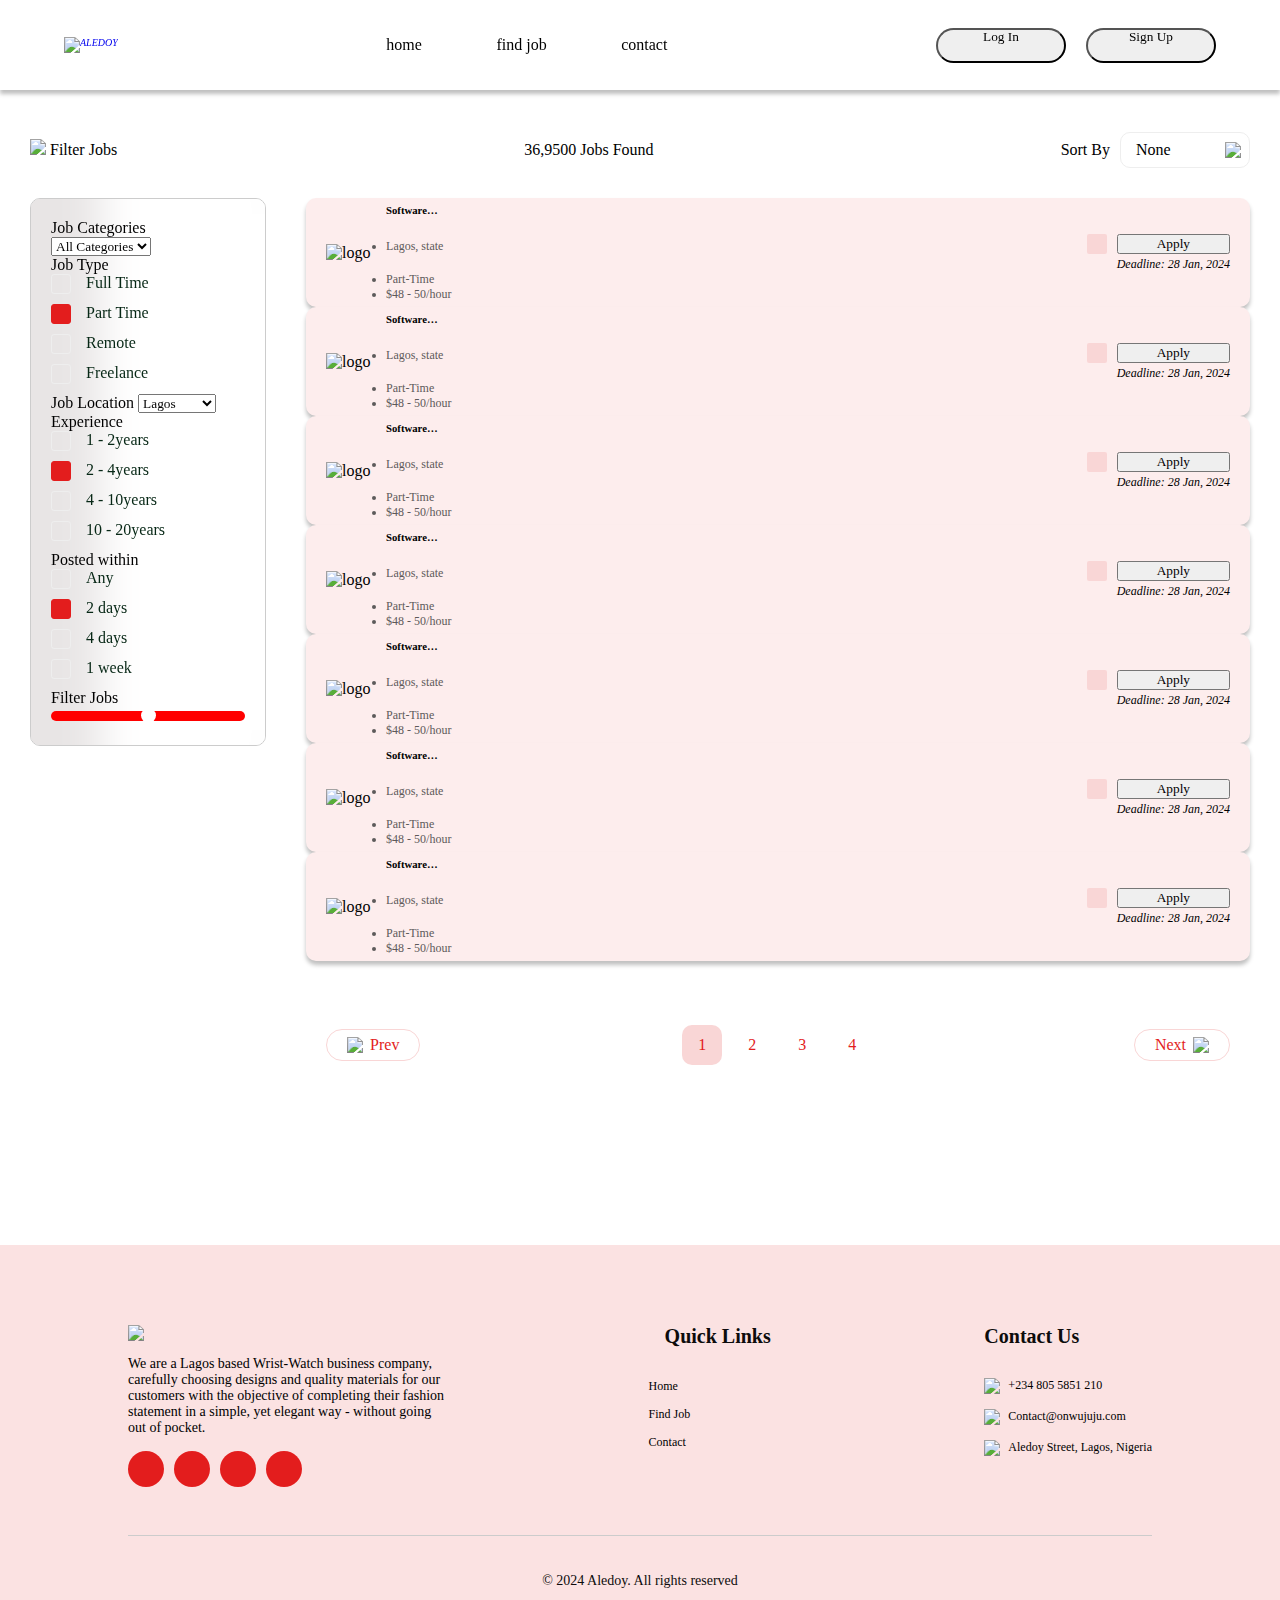
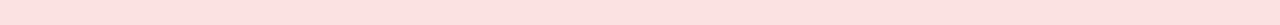
==== menu/job/job.html @ 5d6c4d36 "third commit" ====
<!DOCTYPE html>
<html lang="en">
<head>
    <meta charset="UTF-8">
    <meta http-equiv="X-UA-Compatible" content="IE=edge,chrome=1">
    <meta name="format-detection" content="telephone=no">
    <meta name="viewport" content="width=device-width, initial-scale=1, maximum-scale=1, user-scalable=no">
    <title>ALEDOY __ Home</title>
    <link rel="stylesheet" href="../../asset/libs/bootstrap/css/bootstrap.min.css">
    <link rel="stylesheet" href="../../asset/libs/font-awesome/fonts/css/all.min.css">
    <link rel="stylesheet" href="../../style.css" type="text/css">
    <link rel="stylesheet" href="../../menu/job/job.style.css" type="text/css">
    <link rel="stylesheet" href="../../asset/fonts/fonts.css">
    <link rel="shortcut icon" href="../../asset/images/logo/aledoy-title-logo.png" type="image/x-icon">
</head>
<body>
     
    <div id="main-wrapper">
        <div class="body-wrapper">
            <header id="page-header">
                <a href="../../index.html" class="logo-bar">
                    <img src="../../asset/images/logo/aledoy-logo.png" alt="ALEDOY">
                </a>
                <nav class="nav-bar">
                    <ul class="mb-0 mt-0 list-unstyled">
                        <li><a href="/" class="text-uppercase m-0">home</a></li>
                        <li><a href="/" class="text-uppercase m-0">find job</a></li>
                        <li><a href="/" class="text-uppercase m-0">contact</a></li>
                    </ul>
                </nav>
                <div class="nav-list-btn">
                    <button type="button" class="login-btn btn btn-border btn-md">
                        <div>
                            <span>Log In</span>
                            <span>Sign In</span>
                        </div>
                    </button>
                    <button type="button" class="signup-btn btn bg-red btn-md">
                        <div>
                            <span>Sign Up</span>
                            <span>Register</span>
                        </div>
                    </button>
                </div>
            </header>
            <div class="nav-list-btn-2">
                <div class="mask"></div>
               <div class="fixed-cover">
                <button type="button" class="login-btn btn btn-border btn-md">
                    <div>
                        <span>Log In</span>
                        <span>Sign In</span>
                    </div>
                </button>
                <button type="button" class="signup-btn btn bg-red btn-md">
                    <div>
                        <span>Sign Up</span>
                        <span>Register</span>
                    </div>
                </button>
               </div>
            </div>
            <div class="fixed-line"></div>

                <div class="job-main-wrapper">
                    <div class="job-main-container">
                        <div class="job-heading-wrapper">
                            <div class="filter-job">
                                <img src="../../asset/images/svg/filter.svg">
                                <span>Filter Jobs</span>
                            </div>
                            
                            <div class="job-amount">
                                <span>36,9500 Jobs Found</span>
                            </div>

                            <div class="sort-by">
                                <span>Sort By</span>
                                <div class="selection">
                                    <div class="select"><span id="selectedOption" class="active-select">None</span><img src="../../asset/images/svg/circle-chevron-down.svg"></div>
                                    <div class="sort-list">
                                        <li class="select-filter"  onclick="handleSelectChange(1)">Name</li>
                                        <li class="select-filter" onclick="handleSelectChange(2)" >Space</li>
                                        <li class="select-filter" onclick="handleSelectChange(3)" >Last Added</li>
                                    </div>
                                    <div class="blur"></div>
                                </div>
                            </div>
                        </div>

                        <div class="job-list-wraper">
                            <div class="job-category-wrapper">
                                <div class="blurl"></div>
                                <div class="job-category-container">
                                    <div class="filter">
                                        <li><img src="../../asset/images/svg/filter.svg"><h6>Filter Jobs</h6></li>
                                        <span id="toggle"><img src="../../asset/images/svg/chevron-light-down.svg" ></span>
                                    </div>
                                    <div class="job-cat-list">
                                        <div class="job-category">
                                            <span class="h5">Job Categories</span>
                                            <select name="" id="" class="form-select form-select-lg mb-3" aria-label=".form-select-lg">
                                              <option selected>All Categories</option>
                                              <option value="1">Full Time</option>
                                              <option value="2">Part Time</option>
                                              <option value="3">Remote</option>
                                          </select>
                                          <div class="job-type">
                                              <span class="h5">Job Type</span>
                                              <div class="_form">
                                                  <label class="c-check">Full Time
                                                      <input type="checkbox">
                                                      <span class="checkmark"><i class="fa-solid fa-check"></i></span>
                                                  </label>
                                                  <label class="c-check">Part Time
                                                      <input type="checkbox" checked>
                                                      <span class="checkmark"><i class="fa-solid fa-check"></i></span>
                                                  </label>
                                                  <label class="c-check">Remote
                                                      <input type="checkbox">
                                                      <span class="checkmark"><i class="fa-solid fa-check"></i></span>
                                                  </label>
                                                  <label class="c-check">Freelance
                                                      <input type="checkbox">
                                                      <span class="checkmark"><i class="fa-solid fa-check"></i></span>
                                                  </label>
                                              </div>
                                          </div>
                                          </div>
                                          <div class="job-category">
                                            <span class="h5">Job Location</span>
                                            <select name="" id="" class="form-select form-select-lg mb-3" aria-label=".form-select-lg">
                                              <option selected>Lagos</option>
                                              <option value="1">Abuja</option>
                                              <option value="2">Portacourt</option>
                                              <option value="3">Dubai</option>
                                          </select>
                                          <div class="job-type">
                                              <span class="h5">Experience</span>
                                             <div class="_form2">
                                              <label class="c-check">1 - 2years
                                                  <input type="radio" name="exampleRadioOptions" id="exampleRadio1" value="option1">
                                                  <span class="checkmark"><i class="fa-solid fa-check"></i></span>
                                              </label>
                                              <label class="c-check">2 - 4years
                                                  <input type="radio" checked name="exampleRadioOptions" id="exampleRadio2" value="option2">
                                                  <span class="checkmark"><i class="fa-solid fa-check"></i></span>
                                              </label>
                                              <label class="c-check">4 - 10years
                                                  <input type="radio" name="exampleRadioOptions" id="exampleRadio3" value="option3">
                                                  <span class="checkmark"><i class="fa-solid fa-check"></i></span>
                                              </label>
                                              <label class="c-check">10 - 20years
                                                  <input type="radio" name="exampleRadioOptions" id="exampleRadio4" value="option4">
                                                  <span class="checkmark"><i class="fa-solid fa-check"></i></span>
                                              </label>
                                             </div>
                                          </div>
                                          </div>
                                          <div class="job-category">
                                            <span class="h5">Posted within</span>
                                          <div class="job-type">
                                              <!-- <span class="h5">Experience</span> -->
                                              <div class="_form">
                                                 <label class="c-check">Any
                                                  <input type="radio" name="inlineRadioOptions" id="inlineRadio1" value="option1">
                                                  <span class="checkmark"><i class="fa-solid fa-check"></i></span>
                                              </label>
                                              <label class="c-check">2 days
                                                  <input type="radio" checked name="inlineRadioOptions" id="inlineRadio2" value="option2">
                                                  <span class="checkmark"><i class="fa-solid fa-check"></i></span>
                                              </label>
                                              <label class="c-check">4 days
                                                  <input type="radio" name="inlineRadioOptions" id="inlineRadio3" value="option3">
                                                  <span class="checkmark"><i class="fa-solid fa-check"></i></span>
                                              </label>
                                              <label class="c-check">1 week
                                                  <input type="radio" name="inlineRadioOptions" id="inlineRadio4" value="option4">
                                                  <span class="checkmark"><i class="fa-solid fa-check"></i></span>
                                              </label>
                                              </div>
                                          </div>
                                          </div>
                                          <div class="job-category">
                                            <span class="h5">Filter Jobs</span>
                                          <div class="job-type">
                                              <!-- <span class="h5">Experience</span> -->
                                              <div class="_form">
                                                 <label class="range">
                                                  <input type="range" min="0" max="100" id="myRange">
                                              </label>
                                              </div>
                                          </div>
                                          </div>
                                    </div>
                                </div>
                            </div>

                            <div class="job-list-container">
                                <div class="job-box-wrapper flex-c-column gp2">
                                    <div class="job-box">
                                        <div class="job-box-main">
                                            <div class="job-box-logo flex-start">
                                                <img src="../../asset/images/logo-banners/GTbank.png" alt="logo">
                                            </div>
                                                <div class="job-box-content flex-sh-column">
                                                    <h6 class="fs1-5 job-name">Software Engineer</h6>
                                                    <p class="job-view" id="job-view"></p>
                                                    <div class="content-detail flex-start">
                                                        <span class="flex-start-gs">
                                                            <img src="../../asset/images/svg/grey-location.svg" alt="">
                                                            <li class="list-unstyled">Lagos, state</li>
                                                        </span>
                                                        <span class="flex-start-gs">
                                                            <img src="../../asset/images/svg/grey-clock.svg" alt="">
                                                            <li class="list-unstyled">Part-Time</li>
                                                        </span>
                                                        <span class="flex-start-gs">
                                                            <li class="list-unstyled">$48 - 50/hour</li>
                                                        </span>
                                                    </div>
                                                </div>
                                            </div>
                                            <div class="job-box-btn-layout ">
                                                <span id="heart"><img src="../../asset/images/svg/heart-vector.svg" alt=""></span>
                                                <div class="job-apply-btn flex-sv-column">
                                                    <button class="btn bg-red">Apply</button>
                                                    <span>Deadline: 28 Jan, 2024</span>
                                                </div>
                                            </div>
                                        </div>
                                    <div class="job-box">
                                        <div class="job-box-main">
                                            <div class="job-box-logo flex-start">
                                                <img src="../../asset/images/logo-banners/GTbank.png" alt="logo">
                                            </div>
                                                <div class="job-box-content flex-sh-column">
                                                    <h6 class="fs1-5 job-name">Software Engineer</h6>
                                                    <p class="job-view" id="job-view"></p>
                                                    <div class="content-detail flex-start">
                                                        <span class="flex-start-gs">
                                                            <img src="../../asset/images/svg/grey-location.svg" alt="">
                                                            <li class="list-unstyled">Lagos, state</li>
                                                        </span>
                                                        <span class="flex-start-gs">
                                                            <img src="../../asset/images/svg/grey-clock.svg" alt="">
                                                            <li class="list-unstyled">Part-Time</li>
                                                        </span>
                                                        <span class="flex-start-gs">
                                                            <li class="list-unstyled">$48 - 50/hour</li>
                                                        </span>
                                                    </div>
                                                </div>
                                            </div>
                                            <div class="job-box-btn-layout ">
                                                <span id="heart"><img src="../../asset/images/svg/heart-vector.svg" alt=""></span>
                                                <div class="job-apply-btn flex-sv-column">
                                                    <button class="btn bg-red">Apply</button>
                                                    <span>Deadline: 28 Jan, 2024</span>
                                                </div>
                                            </div>
                                        </div>
                                    <div class="job-box">
                                        <div class="job-box-main">
                                            <div class="job-box-logo flex-start">
                                                <img src="../../asset/images/logo-banners/GTbank.png" alt="logo">
                                            </div>
                                                <div class="job-box-content flex-sh-column">
                                                    <h6 class="fs1-5 job-name">Software Engineer</h6>
                                                    <p class="job-view" id="job-view"></p>
                                                    <div class="content-detail flex-start">
                                                        <span class="flex-start-gs">
                                                            <img src="../../asset/images/svg/grey-location.svg" alt="">
                                                            <li class="list-unstyled">Lagos, state</li>
                                                        </span>
                                                        <span class="flex-start-gs">
                                                            <img src="../../asset/images/svg/grey-clock.svg" alt="">
                                                            <li class="list-unstyled">Part-Time</li>
                                                        </span>
                                                        <span class="flex-start-gs">
                                                            <li class="list-unstyled">$48 - 50/hour</li>
                                                        </span>
                                                    </div>
                                                </div>
                                            </div>
                                            <div class="job-box-btn-layout ">
                                                <span id="heart"><img src="../../asset/images/svg/heart-vector.svg" alt=""></span>
                                                <div class="job-apply-btn flex-sv-column">
                                                    <button class="btn bg-red">Apply</button>
                                                    <span>Deadline: 28 Jan, 2024</span>
                                                </div>
                                            </div>
                                        </div>
                                    <div class="job-box">
                                        <div class="job-box-main">
                                            <div class="job-box-logo flex-start">
                                                <img src="../../asset/images/logo-banners/GTbank.png" alt="logo">
                                            </div>
                                                <div class="job-box-content flex-sh-column">
                                                    <h6 class="fs1-5 job-name">Software Engineer</h6>
                                                    <p class="job-view" id="job-view"></p>
                                                    <div class="content-detail flex-start">
                                                        <span class="flex-start-gs">
                                                            <img src="../../asset/images/svg/grey-location.svg" alt="">
                                                            <li class="list-unstyled">Lagos, state</li>
                                                        </span>
                                                        <span class="flex-start-gs">
                                                            <img src="../../asset/images/svg/grey-clock.svg" alt="">
                                                            <li class="list-unstyled">Part-Time</li>
                                                        </span>
                                                        <span class="flex-start-gs">
                                                            <li class="list-unstyled">$48 - 50/hour</li>
                                                        </span>
                                                    </div>
                                                </div>
                                            </div>
                                            <div class="job-box-btn-layout ">
                                                <span id="heart"><img src="../../asset/images/svg/heart-vector.svg" alt=""></span>
                                                <div class="job-apply-btn flex-sv-column">
                                                    <button class="btn bg-red">Apply</button>
                                                    <span>Deadline: 28 Jan, 2024</span>
                                                </div>
                                            </div>
                                        </div>
                                    <div class="job-box">
                                        <div class="job-box-main">
                                            <div class="job-box-logo flex-start">
                                                <img src="../../asset/images/logo-banners/GTbank.png" alt="logo">
                                            </div>
                                                <div class="job-box-content flex-sh-column">
                                                    <h6 class="fs1-5 job-name">Software Engineer</h6>
                                                    <p class="job-view" id="job-view"></p>
                                                    <div class="content-detail flex-start">
                                                        <span class="flex-start-gs">
                                                            <img src="../../asset/images/svg/grey-location.svg" alt="">
                                                            <li class="list-unstyled">Lagos, state</li>
                                                        </span>
                                                        <span class="flex-start-gs">
                                                            <img src="../../asset/images/svg/grey-clock.svg" alt="">
                                                            <li class="list-unstyled">Part-Time</li>
                                                        </span>
                                                        <span class="flex-start-gs">
                                                            <li class="list-unstyled">$48 - 50/hour</li>
                                                        </span>
                                                    </div>
                                                </div>
                                            </div>
                                            <div class="job-box-btn-layout ">
                                                <span id="heart"><img src="../../asset/images/svg/heart-vector.svg" alt=""></span>
                                                <div class="job-apply-btn flex-sv-column">
                                                    <button class="btn bg-red">Apply</button>
                                                    <span>Deadline: 28 Jan, 2024</span>
                                                </div>
                                            </div>
                                        </div>
                                    <div class="job-box">
                                        <div class="job-box-main">
                                            <div class="job-box-logo flex-start">
                                                <img src="../../asset/images/logo-banners/GTbank.png" alt="logo">
                                            </div>
                                                <div class="job-box-content flex-sh-column">
                                                    <h6 class="fs1-5 job-name">Software Engineer</h6>
                                                    <p class="job-view" id="job-view"></p>
                                                    <div class="content-detail flex-start">
                                                        <span class="flex-start-gs">
                                                            <img src="../../asset/images/svg/grey-location.svg" alt="">
                                                            <li class="list-unstyled">Lagos, state</li>
                                                        </span>
                                                        <span class="flex-start-gs">
                                                            <img src="../../asset/images/svg/grey-clock.svg" alt="">
                                                            <li class="list-unstyled">Part-Time</li>
                                                        </span>
                                                        <span class="flex-start-gs">
                                                            <li class="list-unstyled">$48 - 50/hour</li>
                                                        </span>
                                                    </div>
                                                </div>
                                            </div>
                                            <div class="job-box-btn-layout ">
                                                <span id="heart"><img src="../../asset/images/svg/heart-vector.svg" alt=""></span>
                                                <div class="job-apply-btn flex-sv-column">
                                                    <button class="btn bg-red">Apply</button>
                                                    <span>Deadline: 28 Jan, 2024</span>
                                                </div>
                                            </div>
                                        </div>
                                    <div class="job-box">
                                        <div class="job-box-main">
                                            <div class="job-box-logo flex-start">
                                                <img src="../../asset/images/logo-banners/GTbank.png" alt="logo">
                                            </div>
                                                <div class="job-box-content flex-sh-column">
                                                    <h6 class="fs1-5 job-name">Software Engineer</h6>
                                                    <p class="job-view" id="job-view"></p>
                                                    <div class="content-detail flex-start">
                                                        <span class="flex-start-gs">
                                                            <img src="../../asset/images/svg/grey-location.svg" alt="">
                                                            <li class="list-unstyled">Lagos, state</li>
                                                        </span>
                                                        <span class="flex-start-gs">
                                                            <img src="../../asset/images/svg/grey-clock.svg" alt="">
                                                            <li class="list-unstyled">Part-Time</li>
                                                        </span>
                                                        <span class="flex-start-gs">
                                                            <li class="list-unstyled">$48 - 50/hour</li>
                                                        </span>
                                                    </div>
                                                </div>
                                            </div>
                                            <div class="job-box-btn-layout ">
                                                <span id="heart"><img src="../../asset/images/svg/heart-vector.svg" alt=""></span>
                                                <div class="job-apply-btn flex-sv-column">
                                                    <button class="btn bg-red">Apply</button>
                                                    <span>Deadline: 28 Jan, 2024</span>
                                                </div>
                                            </div>
                                        </div>
                                    </div>
                                    <div class="pagination">
                                        <span class="left"><img src="../../asset/images/svg/Chevron left.svg">&nbsp;Prev</span>
                                        <div class="pagination-list">
                                            <li class="page active">1</li>
                                            <li class="page ">2</li>
                                            <li class="page">3</li>
                                            <li class="page">4</li>
                                        </div>
                                        <span class="right">Next&nbsp;<img src="../../asset/images/svg/Chevron Right.svg"></span>
                                    </div>
                            </div>
                        </div>
                    </div>
                </div>

               <!-- footer -->
               <footer>
                <div class="first-footer">
                    <div class="footer-wrapper">
                        <div class="footer-logo-space">
                            <img src="../../asset/images/logo/aledoy-logo.png">
                            <p>We are a Lagos based Wrist-Watch business company, carefully choosing designs and quality materials for our customers with the objective of completing their fashion statement in a simple, yet elegant way - without going out of pocket.</p>
                              <span>
                        <a href="/"><img src="../../asset/images/svg/instagram.svg" alt=""></a>
                        <a href="/"><img src="../../asset/images/svg/fb.svg" alt=""></a>
                        <a href="/"><img src="../../asset/images/svg/simple-icons_x.svg" alt=""></a>
                        <a href="/"><img src="../../asset/images/svg/linkedin.svg" alt=""></a>
                    </span>
                        </div>
                        <div class="quick-link">
                            <span >Quick Links</span>
                            <ul>
                                <li><a href="../../index.html">Home</a></li>
                                <li><a href="../../menu/job/job.html">Find Job</a></li>
                                <li><a href="../../menu/contact/contact.html">Contact</a></li>
                            </ul>
                        </div>
                        <div class="contact-us">
                            <span>Contact Us</span>
                            <div class="contact-link">
                                <a href="tel:+234 805 5851 210"><img src="../../asset/images/svg/call.svg"><p>+234 805 5851 210</p></a>
                            <a href="mailto:Contact@onwujuju.com"><img src="../../asset/images/svg/email.svg"><p>Contact@onwujuju.com</p></a>
                            <a href="address: Aledoy Street,
                            Lagos, Nigeria"><img src="../../asset/images/svg/location_on.svg"><p>Aledoy Street,
                                Lagos, Nigeria</p></a>
                            </div>
                        </div>
                    </div>
                </div>
    
               <div class="center-foot">
                 <!-- last footer -->
                 <div class="footer">
                    <h3>© 2024 Aledoy. All rights reserved</h3>
                </div>
               </div>
          </footer>

<script src="../../asset/js/script.js" defer id="styling-script"></script>
<script src="../../menu/job/job.script.js" defer id="job-script"></script>
<script src="../../asset/libs/bootstrap/js/bootstrap.min.js " defer></script>
<script src="../../asset/libs/bootstrap/js/bootstrap.bundle.js " defer></script>
</body>
</html>
---- style.css ----
@charset "UTF-8";
* {
  padding: 0;
  margin: 0;
  box-sizing: border-box;
  font-family: SF Pro Display;
  transition: all 0.3s;
}

body {
  -webkit-user-select: auto;
  -moz-user-select: auto;
  user-select: auto;
  transition: all 0.3s;
  background: #FFF;
}

html {
  scroll-behavior: smooth;
  transition: all 0.3s;
}

button {
  display: flex;
  justify-content: center;
  align-items: center;
}

button.isClicked {
  animation: popOut 0.6s ease forwards;
}

@keyframes popOut {
  0% {
    transform: scale(0.8);
    opacity: 0.933233;
  }
  50% {
    transform: scale(1.06);
    opacity: 0.9677;
  }
  100% {
    transform: scale(1);
    opacity: 1;
  }
}
a {
  text-decoration: none;
  font-style: italic;
  font-size: 10px;
}

.a-link {
  animation: blink 1.8s linear infinite;
}

@keyframes blink {
  0% {
    opacity: 0.4;
  }
  50% {
    opacity: 1;
  }
  100% {
    opacity: 0.4;
  }
}
h1::selection, h2::selection, h3::selection, h4::selection,
h5::selection, h6::selection, p::selection,
span::selection, b::selection, strong::selection,
button::selection, i::selection, div::selection,
a::selection, img::selection, ::selection {
  background: #2f3031;
  color: aliceblue;
  padding: 20px;
}

@font-face {
  font-family: "SF Pro Display";
  font-style: normal;
  src: local("☺"), url("./asset/fonts/sf-Pro-regular/sf-pro-display_regular.woff2") format("woff2"), url("./asset/fonts/sf-Pro-regular/sf-pro-display_regular.woff2") format("woff"), url("./asset/fonts/sf-Pro-regular/sf-pro-display_regular.woff2") format("truetype");
}
@font-face {
  font-family: "SF Pro Display B";
  font-style: normal;
  src: local("☺"), url("./asset/fonts/sf-Pro-regular/sf-pro-display_semibold.woff2") format("woff2"), url("./asset/fonts/sf-Pro-regular/sf-pro-display_semibold.woff2") format("woff"), url("./asset/fonts/sf-Pro-regular/sf-pro-display_semibold.woff2") format("truetype");
}
@font-face {
  font-family: "SF Pro Display SB";
  font-style: normal;
  src: local("☺"), url("./asset/fonts/sf-Pro-semibold/sf-pro-icons_semibold.woff2") format("woff2"), url("./asset/fonts/sf-Pro-semibold/sf-pro-icons_semibold.woff2") format("woff"), url("./asset/fonts/sf-Pro-semibold/sf-pro-icons_semibold.woff2") format("truetype");
}
@font-face {
  font-family: "SF Pro Display Text";
  font-style: normal;
  src: local("☺"), url("./asset/fonts/sf-Pro-text/sf-pro-text_regular.woff2") format("woff2"), url("./asset/fonts/sf-Pro-text/sf-pro-text_regular.woff2") format("woff"), url("./asset/fonts/sf-Pro-text/sf-pro-text_regular.woff2") format("truetype");
}
@font-face {
  font-family: "SF Pro Display Text B";
  font-style: normal;
  src: local("☺"), url("./asset/fonts/sf-Pro-text/sf-pro-text_semibold.woff2") format("woff2"), url("./asset/fonts/sf-Pro-text/sf-pro-text_semibold.woff2") format("woff"), url("./asset/fonts/sf-Pro-text/sf-pro-text_semibold.woff2") format("truetype");
}
#main-wrapper {
  width: 100%;
  display: block;
}

.body-wrapper {
  width: 100%;
  display: flex;
  flex-direction: column;
  justify-content: flex-start;
  align-items: center;
}

#page-header {
  position: fixed;
  display: flex;
  width: 100%;
  height: 90px;
  padding: 10px 5%;
  justify-content: space-between;
  align-items: center;
  gap: 20px;
  flex-shrink: 0;
  background: #FFF;
  z-index: 99;
  box-shadow: 0px 4px 4px 0px rgba(0, 0, 0, 0.25);
}
#page-header .nav-bar {
  width: 30%;
}
#page-header .nav-bar ul {
  display: flex;
  width: 100%;
  gap: 10px;
  justify-content: space-around;
  align-items: center;
}
#page-header .nav-bar ul li {
  list-style: none;
}
#page-header .nav-bar ul li a {
  font-style: normal;
  font-size: 16px;
  font-family: SF Pro Display B;
  color: #000;
}
#page-header .nav-bar ul li a:hover {
  color: #E31D1D;
}
@media (width < 897px) {
  #page-header .nav-bar {
    width: 60%;
  }
  #page-header .nav-bar ul li a {
    font-size: 14px;
  }
}
@media (width < 397px) {
  #page-header .nav-bar {
    width: 60%;
  }
  #page-header .nav-bar ul li a {
    font-size: 10px;
  }
}
#page-header .nav-list-btn {
  display: flex;
  gap: 20px;
  align-items: center;
  justify-content: baseline;
}
#page-header .nav-list-btn button {
  width: 130px;
  height: 35px;
  overflow: hidden;
  border-radius: 100vw;
}
#page-header .nav-list-btn button div {
  display: flex;
  flex-direction: column;
  align-items: center;
  justify-content: center;
}
#page-header .nav-list-btn button div span {
  display: flex;
  justify-content: center;
  align-items: center;
}
#page-header .nav-list-btn button div span:nth-child(2) {
  opacity: 0;
}
#page-header .nav-list-btn button:nth-child(1):hover {
  border: 1px solid #E31D1D;
  color: #E31D1D;
  border-radius: 100vw;
}
#page-header .nav-list-btn button:nth-child(1):hover div {
  transform: translateY(-24px);
}
#page-header .nav-list-btn button:nth-child(1):hover div span:nth-child(1) {
  opacity: 0;
}
#page-header .nav-list-btn button:nth-child(1):hover div span:nth-child(2) {
  opacity: 1;
}
#page-header .nav-list-btn button:nth-child(2):hover {
  border: 1px solid #E31D1D;
  color: #FFF;
  background-color: #E31D1D;
  border-radius: 100vw;
}
#page-header .nav-list-btn button:nth-child(2):hover div {
  transform: translateY(-24px);
}
#page-header .nav-list-btn button:nth-child(2):hover div span:nth-child(1) {
  opacity: 0;
}
#page-header .nav-list-btn button:nth-child(2):hover div span:nth-child(2) {
  opacity: 1;
}
@media (width < 897px) {
  #page-header .nav-list-btn {
    display: none;
  }
}

.nav-list-btn-2 {
  display: none;
}

@media (width < 897px) {
  .nav-list-btn-2 {
    position: fixed;
    bottom: 0;
    left: 0;
    width: 100%;
    height: 80px;
    display: flex;
    align-items: center;
    justify-content: end;
    padding: 0 5%;
    opacity: 0.2;
    z-index: 10;
    transform: translateY(70px);
    animation: popIn 0.9s ease forwards;
  }
  .nav-list-btn-2 .fixed-cover {
    display: flex;
    gap: 20px;
    align-items: center;
    justify-content: baseline;
  }
  .nav-list-btn-2 button {
    width: 130px;
    height: 35px;
    overflow: hidden;
    border-radius: 100vw;
  }
  .nav-list-btn-2 button div {
    display: flex;
    flex-direction: column;
    align-items: center;
    justify-content: center;
  }
  .nav-list-btn-2 button div span {
    display: flex;
    justify-content: center;
    align-items: center;
  }
  .nav-list-btn-2 button div span:nth-child(2) {
    opacity: 0;
  }
  .nav-list-btn-2 button:nth-child(1):hover {
    border: 1px solid #E31D1D;
    color: #E31D1D;
    border-radius: 100vw;
  }
  .nav-list-btn-2 button:nth-child(1):hover div {
    transform: translateY(-24px);
  }
  .nav-list-btn-2 button:nth-child(1):hover div span:nth-child(1) {
    opacity: 0;
  }
  .nav-list-btn-2 button:nth-child(1):hover div span:nth-child(2) {
    opacity: 1;
  }
  .nav-list-btn-2 button:nth-child(2):hover {
    border: 1px solid #E31D1D;
    color: #FFF;
    background-color: #E31D1D;
    border-radius: 100vw;
  }
  .nav-list-btn-2 button:nth-child(2):hover div {
    transform: translateY(-24px);
  }
  .nav-list-btn-2 button:nth-child(2):hover div span:nth-child(1) {
    opacity: 0;
  }
  .nav-list-btn-2 button:nth-child(2):hover div span:nth-child(2) {
    opacity: 1;
  }
  .mask {
    position: absolute;
    top: 0;
    left: 0;
    bottom: 0;
    width: 100%;
    z-index: -1;
    -webkit-mask: linear-gradient(transparent, white 60%, white 100%, transparent);
    background: #fff;
    mask: linear-gradient(transparent, white 60%, white 100%, transparent);
  }
  @keyframes popIn {
    0% {
      opacity: 0.2;
      transform: translateY(70px);
    }
    100% {
      opacity: 1;
      transform: translateY(0);
    }
  }
}
.fixed-line {
  position: fixed;
  top: 0;
  z-index: 1000;
  width: 100%;
  height: 3px;
  background-image: conic-gradient(red, #ff2888, #e31d1d);
  scale: 0 1;
  transform-origin: left;
  animation: viewThrough linear;
  animation-timeline: scroll(y);
}

@keyframes viewThrough {
  to {
    scale: 1 1;
  }
}
.main-container {
  width: 100%;
  padding-top: 90px;
  overflow: clip;
}

.main-wrapper {
  width: inherit;
  height: 572px;
  transition: all 0.4s;
  background: linear-gradient(10deg, rgba(0, 0, 0, 0.4) 10%, rgba(0, 0, 0, 0.7) 100%), url(./asset/images/backgrounds/home-banner.png) center no-repeat;
  background-size: cover;
  scale: 1;
  opacity: 1;
  animation: fadeOut linear;
  animation-timeline: view(y);
  animation-range: exit -500px;
}
.main-wrapper .main-content {
  width: 100%;
  height: 100%;
  display: flex;
  scale: 1;
  align-items: center;
  justify-content: center;
  gap: 10px;
}
.main-wrapper .main-content .listed-details {
  display: flex;
  flex-direction: column;
  gap: 10px;
  align-items: center;
  padding: 3.5rem;
}
.main-wrapper .main-content .listed-details h6 {
  color: #FFF;
  text-shadow: 0px 4px 4px rgba(0, 0, 0, 0.25);
  font-family: SF Pro Display;
  font-size: 20px;
  font-style: normal;
  font-weight: 600;
  line-height: normal;
}
.main-wrapper .main-content .listed-details h1 {
  color: #FFF;
  text-align: center;
  text-shadow: 0px 4px 4px rgba(0, 0, 0, 0.25);
  font-family: SF Pro Display B;
  font-size: 50px;
  font-style: normal;
  font-weight: 1000;
  line-height: normal;
  scale: 1 1;
}
.main-wrapper .main-content .listed-details h1 span {
  animation-delay: 1.3s;
}
.main-wrapper .main-content .listed-details span {
  color: rgba(247, 243, 243, 0.15);
  background-clip: text;
  background-repeat: no-repeat;
  background-size: 0% 100%;
  text-overflow: clip;
  background-image: linear-gradient(white, rgb(239, 227, 227));
  animation-delay: 0.3s;
  animation: reveal 1s linear forwards;
}
@keyframes reveal {
  to {
    background-size: 100% 100%;
  }
}
.main-wrapper .main-content .listed-details form {
  margin-top: 16px;
  display: flex;
  flex-wrap: wrap;
  align-items: center;
  justify-content: center;
  gap: 20px;
}
.main-wrapper .main-content .listed-details form div {
  position: relative;
  width: 330px;
  border-radius: 10px;
  border: 1px solid #FFF;
  display: flex;
  overflow: hidden;
  align-items: center;
  justify-content: start;
}
.main-wrapper .main-content .listed-details form div input {
  width: 100%;
  border: 0;
  outline: 0;
  font-size: 15px;
  color: #FFF;
  padding: 8px 50px 8px 20px;
  background-color: transparent;
}
.main-wrapper .main-content .listed-details form div input::placeholder {
  font-size: 13px;
}
.main-wrapper .main-content .listed-details form div img {
  position: absolute;
  top: 25%;
  right: 15px;
}
.main-wrapper .main-content .listed-details form button {
  color: #E31D1D;
  border: 0;
  font-size: 13px;
}
.main-wrapper .main-content .listed-details span::selection, .main-wrapper .main-content .listed-details h1::selection {
  background: #FFF;
  color: #000;
  padding: 20px;
}

@keyframes fadeOut {
  to {
    background: linear-gradient(10deg, rgb(0, 0, 0) 10%, rgba(0, 0, 0, 0.7) 100%), url(./asset/images/banner/signup-banner.png) center no-repeat;
    background-size: cover;
    scale: 1.3;
    transition: all 0.4s;
  }
}
.category-container {
  width: 100%;
  margin-top: 100px;
  display: flex;
  flex-direction: column;
  align-items: center;
  justify-content: flex-start;
  text-align: center;
}
.category-container .category-wrapper {
  margin-bottom: 40px;
  padding-inline: 20px;
}
.category-container .category-content {
  width: 80%;
  display: grid;
  gap: 40px;
  grid-template-columns: auto auto auto auto;
  -webkit-mask: linear-gradient(90deg, transparent, white 20%, white 80%, transparent);
  background: #fff;
  mask: linear-gradient(90deg, transparent, white 20%, white 80%, transparent);
}
.category-container .category-content .content-layout {
  display: flex;
  flex-direction: column;
  gap: 10px;
  align-items: center;
}
.category-container .category-content .content-layout .svg {
  border-radius: 10px;
  border: 1px solid #E9E7E7;
  display: flex;
  justify-content: center;
  align-items: center;
  padding: 20px;
  aspect-ratio: 16/9;
}
.category-container .category-content .content-layout .svg img {
  width: 60px;
}
@media (width < 1005px) {
  .category-container .category-content {
    display: flex;
    width: 100%;
    flex-wrap: wrap;
    justify-content: center;
    align-items: baseline;
    padding: 10px;
    gap: 10px;
  }
  .category-container .category-content .content-layout {
    width: 120px;
  }
  .category-container .category-content .content-layout .svg {
    padding: 10px;
  }
  .category-container .category-content .content-layout .svg img {
    width: 40px;
  }
  .category-container .category-content .content-layout span {
    font-size: 13px;
  }
  .category-container .category-content .content-layout p {
    font-size: 10px;
  }
}

.job-box-wrapper {
  width: 100%;
  margin-bottom: 4rem;
}

.job-box {
  display: flex;
  width: 80%;
  align-items: center;
  justify-content: space-between;
  gap: 10px;
  border-radius: 10px;
  background: #FDEDED;
  box-shadow: 0px 4px 4px 0px rgba(0, 0, 0, 0.25);
  height: 109px;
  padding: 20px;
}
.job-box .job-box-main {
  width: 70%;
  display: flex;
  justify-self: flex-start;
  gap: 10px;
  align-items: center;
  justify-content: start;
}
.job-box .job-box-main .job-box-logo img {
  width: 100%;
  min-width: 50px;
  pointer-events: none;
}
.job-box .job-box-main .job-box-content {
  position: relative;
  flex-direction: column;
  display: flex;
  gap: 5px;
}
.job-box .job-box-main .job-box-content .job-name {
  width: 90%;
  overflow: hidden;
  display: -webkit-box;
  font-weight: 600;
  line-clamp: 1;
  -webkit-line-clamp: 1;
  -webkit-box-orient: vertical;
  text-align: start;
  cursor: pointer;
}
.job-box .job-box-main .job-box-content .job-view {
  opacity: 0;
  position: absolute;
  top: -8px;
  transition: all 0.5s;
  display: inline-block;
  border-radius: 10px;
  background: rgb(245, 238, 238);
  padding: 5px 8px;
  font-size: 12px;
  text-align: center;
  white-space: nowrap;
  z-index: 1;
  text-overflow: ellipsis;
  box-shadow: 0px 0px 4px rgba(0, 0, 0, 0.15);
}
.job-box .job-box-main .job-box-content .job-view.active {
  opacity: 1;
  transition: all 0.5s;
}
@media screen and (max-width: 642px) {
  .job-box .job-box-main .job-box-content .job-view {
    max-width: 150%;
    display: block;
    white-space: normal;
  }
}
.job-box .job-box-main .job-box-content span {
  white-space: nowrap;
  font-size: 12px;
}
.job-box .job-box-main .job-box-content span img {
  width: 10px;
}
.job-box .job-box-main .job-box-content span li {
  color: #5D5A5A;
}
@media screen and (max-width: 428px) {
  .job-box .job-box-main .job-box-content span {
    font-size: 10px;
    white-space: normal;
  }
}
.job-box .job-box-btn-layout {
  display: flex;
  justify-self: flex-end;
  align-items: flex-start;
  gap: 10px;
}
.job-box .job-box-btn-layout #heart {
  padding: 10px;
  border-radius: 2px;
  display: flex;
  align-items: center;
  background: #F9D6D6;
}
.job-box .job-box-btn-layout #heart:hover img {
  scale: 1.2;
}
.job-box .job-box-btn-layout .job-apply-btn button {
  width: 100%;
}
.job-box .job-box-btn-layout .job-apply-btn button span {
  color: #E9E7E7;
}
.job-box .job-box-btn-layout .job-apply-btn button:hover {
  background: rgba(227, 29, 29, 0.8);
  color: #FFF;
}
.job-box .job-box-btn-layout .job-apply-btn span {
  color: #000;
  font-family: SF Pro Display;
  font-size: 12px;
  font-style: italic;
  font-weight: 300;
  line-height: normal;
}
@media screen and (max-width: 642px) {
  .job-box .job-box-btn-layout .job-apply-btn span {
    font-size: 10px;
  }
}
@media screen and (max-width: 416px) {
  .job-box .job-box-btn-layout {
    position: absolute;
    top: 20px;
    right: 20px;
    width: 30%;
  }
}
@media screen and (max-width: 396px) {
  .job-box .job-box-btn-layout .job-apply-btn button {
    font-size: 10px;
  }
  .job-box .job-box-btn-layout .job-apply-btn button span {
    font-size: 8px;
  }
}

@media screen and (max-width: 642px) {
  .job-box {
    width: 90%;
    position: relative;
  }
}
.pagination {
  width: 100%;
  display: flex;
  align-items: center;
  justify-content: space-between;
  padding-inline: 20%;
  margin-bottom: 5rem;
  gap: 10px;
}
.pagination span {
  border-radius: 100vw;
  border: 1px solid #F9D6D6;
  padding: 6px 20px;
  display: flex;
  align-items: center;
  justify-content: center;
  gap: 3px;
  text-align: center;
  color: #E31D1D;
}
.pagination span:hover {
  background: #F9D6D6;
}
.pagination .pagination-list {
  display: flex;
  align-items: center;
  justify-content: center;
  gap: 10px;
}
.pagination .pagination-list li {
  padding: 10px;
  display: flex;
  width: 40px;
  height: 40px;
  justify-content: center;
  align-items: center;
  border-radius: 10px;
  color: #E31D1D;
  cursor: pointer;
}
.pagination .pagination-list li.active {
  background: #F9D6D6;
}
.pagination .pagination-list li.active:hover {
  background: #F9D6D6;
}
.pagination .pagination-list li:hover {
  background: hsla(0, 3%, 85%, 0.2);
}

@media screen and (max-width: 747px) {
  .pagination {
    padding-inline: 2rem;
  }
}
@media screen and (max-width: 447px) {
  .pagination {
    padding-inline: 1rem;
  }
  .pagination span {
    padding: 6px 10px;
    font-size: 10px;
    gap: 1px;
  }
  .pagination .pagination-list li {
    width: 35px;
    height: 35px;
    font-size: 10px;
  }
}
@media screen and (max-width: 347px) {
  .pagination {
    padding-inline: 12px;
  }
  .pagination span {
    padding: 6px 8px;
    font-size: 10px;
    gap: 1px;
  }
}
.testimony-wrapper {
  display: flex;
  align-items: center;
  justify-content: start;
  margin-bottom: 20px;
  width: 100%;
  overflow: hidden;
}
.testimony-wrapper .testimony-content {
  width: 400%;
  display: flex;
  flex: 0 0 100%;
  flex-direction: column;
  justify-content: center;
  align-items: center;
}

.image-user {
  position: relative;
  border-radius: 100vw;
  background: #ccc;
  width: 168px;
  height: 168px;
  flex-shrink: 0;
}
.image-user .user-prof {
  inline-size: 100%;
  border-radius: 1000vw;
}
.image-user .svg {
  position: absolute;
  bottom: 20px;
  right: 0;
}

.user-details {
  position: relative;
  width: 50%;
  text-align: center;
  display: inline-flex;
  flex-direction: column;
  margin-block: 25px;
  align-items: center;
}
.user-details .test-name {
  font-family: SF Pro Display Text B;
  font-size: 24px;
  font-weight: 500;
  line-height: 29px;
}
.user-details .text-job {
  font-family: SF Pro Display Text;
  font-size: 16px;
  font-weight: 500;
  line-height: 19px;
}
.user-details .testimony {
  font-family: SF Pro Display;
  font-size: 16px;
  font-style: italic;
  font-weight: 400;
  line-height: 25px;
  text-align: center;
  display: -webkit-box;
  -webkit-line-clamp: 4;
  line-clamp: 4;
  box-orient: vertical;
  -webkit-box-orient: vertical;
  overflow: hidden;
}
.user-details .testimony.is-active {
  display: block;
}
.user-details .testimony.active {
  -webkit-mask: linear-gradient(transparent, white 0%, white 50%, transparent);
  background: #fff;
  mask: linear-gradient(transparent, white 0%, white 50%, transparent);
}
.user-details .read-all {
  display: none;
  color: #E31D1D;
  position: absolute;
  bottom: 0;
  font-style: italic;
  right: 0;
  cursor: pointer;
}
.user-details .read-all.active {
  display: block;
}
.user-details .read-all.is-active {
  display: block;
  bottom: -20px;
  right: 0;
}

@media (max-width: 1030px) {
  .user-details {
    width: 60%;
  }
}
@media (max-width: 830px) {
  .user-details {
    width: 70%;
  }
}
@media (max-width: 630px) {
  .user-details {
    width: 80%;
  }
}
.carusel-hug {
  display: flex;
  align-items: center;
  justify-content: center;
  gap: 10px;
}
.carusel-hug span {
  width: 15px;
  height: 15px;
  border-radius: 100vw;
  border: 0.9px solid #E31D1D;
  transition: all 0.3s;
}
.carusel-hug .active {
  transform-origin: center;
  transition: all 0.3s;
  background: #E31D1D;
}

footer {
  width: 100%;
  display: flex;
  flex-direction: column;
  align-items: center;
  justify-content: center;
  background: rgba(249, 214, 214, 0.6980392157);
}

.center-foot {
  display: flex;
  width: 100%;
  justify-content: center;
  align-items: center;
}

.first-footer {
  width: 100%;
  padding-top: 5rem;
  display: flex;
  justify-content: center;
  align-items: center;
}
.first-footer .footer-wrapper {
  width: 80%;
  display: flex;
  flex-wrap: wrap;
  justify-content: space-between;
  padding-bottom: 3rem;
  align-items: start;
  gap: 40px;
}
.first-footer .footer-wrapper .footer-logo-space {
  width: 323px;
  gap: 15px;
  display: flex;
  flex-direction: column;
  align-items: flex-start;
}
.first-footer .footer-wrapper .footer-logo-space p {
  color: #000;
  font-family: SF Pro Display Text;
  font-size: 14px;
  font-weight: 400;
}
.first-footer .footer-wrapper .footer-logo-space span {
  display: flex;
  gap: 10px;
}
.first-footer .footer-wrapper .footer-logo-space span a {
  width: 36px;
  height: 36px;
  display: flex;
  justify-content: center;
  align-items: center;
  border-radius: 50%;
  background-color: #E31D1D;
}
.first-footer .footer-wrapper .quick-link {
  display: flex;
  flex-direction: column;
  align-items: flex-start;
  gap: 30px;
}
.first-footer .footer-wrapper .quick-link span {
  color: #0D0C0C;
  font-family: SF Pro Display Text;
  font-size: 20px;
  font-weight: 600;
}
.first-footer .footer-wrapper .quick-link ul {
  list-style: none;
  display: flex;
  flex-direction: column;
  align-items: baseline;
  text-align: start;
  gap: 12px;
}
.first-footer .footer-wrapper .quick-link ul li {
  color: #011004;
  font-family: SF Pro Display Text;
  font-size: 14px;
  font-weight: 400;
}
.first-footer .footer-wrapper .quick-link ul li a {
  margin-left: -1rem;
  color: #000;
  text-decoration: none;
  font-style: normal;
  font-size: 12px;
}
.first-footer .footer-wrapper .contact-us {
  display: flex;
  flex-direction: column;
  align-items: flex-start;
  gap: 30px;
}
.first-footer .footer-wrapper .contact-us span {
  color: #0D0C0C;
  font-family: SF Pro Display Text;
  font-size: 20px;
  font-weight: 600;
}
.first-footer .footer-wrapper .contact-us .contact-link {
  display: flex;
  flex-direction: column;
  gap: 15px;
}
.first-footer .footer-wrapper .contact-us a {
  display: flex;
  align-items: flex-start;
  gap: 8px;
  text-align: start;
  font-style: normal;
  font-size: 12px;
  color: #000;
  text-decoration: none;
  font-family: SF Pro Display Text;
}

.footer {
  height: 90px;
  width: 80%;
  display: flex;
  justify-content: center;
  align-items: center;
  border-top: 1px solid #CCC;
}
.footer h3 {
  color: #0D0C0C;
  font-family: SF Pro Display Text;
  font-size: 14px;
  font-weight: 500;
  height: 100%;
  width: 100%;
  display: flex;
  justify-content: center;
  align-items: center;
  text-align: center;
}

@media screen and (max-width: 1008px) {
  .first-footer .footer-wrapper {
    width: 80%;
    display: flex;
    flex-wrap: wrap;
    justify-content: start;
    align-items: start;
    gap: 80px;
  }
  .first-footer .footer-wrapper .footer-logo-space span {
    display: flex;
    gap: 10px;
  }
  .first-footer .footer-wrapper .footer-logo-space span a {
    width: 26px;
    height: 26px;
    display: flex;
    justify-content: center;
    align-items: center;
    border-radius: 50%;
    background-color: #E31D1D;
  }
  .first-footer .footer-wrapper .footer-logo-space span a img {
    width: 70%;
  }
  .footer {
    padding: 1rem;
    width: 100%;
    border-top: 0.3px solid #ccc;
  }
}/*# sourceMappingURL=style.css.map */
---- menu/job/job.style.css ----
/* JOB STYLING */

.job-main-wrapper{
    padding-block: 100px;
    width: 100%;
    display: flex;
    justify-content: center;
    align-items: center
}
.job-main-wrapper > .job-main-container{
    width: 80%;
    display: flex;
    flex-direction: column;
    align-items: baseline;
    gap: 30px;
}
@media (max-width: 1288px) {
    .job-main-wrapper > .job-main-container{
        width: 100%;
        padding-inline: 30px;
    }
}
@media (max-width: 804px) {
    .job-main-wrapper > .job-main-container{
        width: 100%;
        padding-inline: 20px;
    }
}

.job-main-container > .job-heading-wrapper{
    margin-top: 2pc;
    width: 100%;
    display: flex;
    align-items: baseline;
    justify-content: space-between;
    gap: 20px;
    z-index: 5;
}

.job-heading-wrapper > .sort-by{
    display: flex;
    align-items: baseline;
    gap: 10px;
}

.sort-by > .selection{
    position: relative;
    display: flex;
    flex-direction: column;
    gap: 10px;
}
 .selection > .select{
    position: relative;
    display: flex;
    align-items: center;
    justify-content: start;
    text-align: left;
    gap: 5px;
    width: 130px;
    transition: all 0.4s ease;
    padding: 8px 15px;
    border-radius: 10px;
    user-select: none;
    -webkit-user-select: none;
    cursor: pointer;
    border: 1px solid #eee;
    span{
        white-space: nowrap;
    }
}
.select > img{
    position: absolute;
    right: 0%;
    top: 50%;
    transform: translate(-50%, -50%);
}
 .selection > .sort-list{
    position: absolute;
    top: 50px;
    width: 100%;
    height: 100px;
    transform-origin: top left;
    opacity: 0;
    transform: scale(0.2);
    list-style: none;
    padding: 0px 0px;
    border: 1px solid #ccc;
    border-radius: 5px;
    backdrop-filter: blur(20px);
    -webkit-backdrop-filter: blur(20px);
    box-shadow: 0px 15px 17px 0px rgb(0,0,0,0.1);
}
.select.active ~ .sort-list{
    opacity: 1;
    transform: scale(1);
}
 .selection > .blur{
    opacity: 0;
    scale: 0.1;
    transform-origin: top left;
    position: absolute;
    width: 78px;
    height: 80px;
    display: block;
    bottom: -330%;
    border-radius: 1px;
    left: 30%;
    background: #eee;
    transform: translate(-50%, -50%);
    z-index: -1;
}
.blur.showBlurness{
    scale: 1;
    opacity: 1;
}
.sort-list > option{
    list-style: none;
    padding-block: 3px;
    padding-inline: 12px;
    border-block-end: 1px solid #eee;
    white-space: nowrap;
    user-select: none;
    -webkit-user-select: none;
    cursor: pointer;
}
.sort-list > li:first-child{
    padding-block-start: 7px;
}
.sort-list > li:last-child{
    border-block-end: 1px solid transparent;
    padding-block-end: 7px;
}
.sort-list > li:hover{
    background-color: #ccc;
}

.job-list-wraper{
    display: flex;
    width: 100%;
    gap: 40px;
    align-items: flex-start;
    justify-content: space-between;
}
.job-category-wrapper{
    position: relative;
    width: 20%;
    overflow: hidden;
    border-radius: 10px;
    border: 1px solid #ccc;
}
.job-category-container{
    width: 100%;
    padding: 20px;
    display: flex;
    flex-direction: column;
    justify-content: flex-start;
    gap: 40px;
    backdrop-filter: blur(20px);
    -webkit-backdrop-filter: blur(20px);
}
.blurl{
    position: absolute;
    top: 0;
    left: 0;
    width: 70px;
    height: 100%;
    background: #e3e0e0d2;
    z-index: -1;
}
.filter{
    width: 100%;
    position: absolute;
    display: none;
    justify-content: space-between;
    align-items: center;
    gap: 20px;
    padding:  20px;
}
.filter > li{
    display: flex;
    align-items: center;
    justify-content: center;
    gap: 5px;
}
.filter > li >h6{
    margin-top: 6px;
}

.job-list-container{
    width: 80%;
}
@media (max-width: 1188px){
    .job-category-wrapper{
        width: 30%;
    }
    .job-list-container{
        width: 70%;
    }
}
@media (max-width: 804px){
    .job-category-wrapper{
        width: 35%;
    }
    .job-list-container{
        width: 65%;
    }
}
@media (max-width: 704px){
    .filter-job{
        display: none;
    }
    .filter{
        display: flex;
        position: absolute;
        top: 0;
        left: 0;
        height: 56px;
        background: #ccc;
        z-index: 9;
    }
    .filter.active #toggle img{
        transform: rotate(180deg);
    }
    .job-list-wraper{
        position: relative;
        flex-direction: column;
        padding-top: 90px;
    }
    .blurl{
        position: absolute;
        top: 0;
        left: 0;
        width: 100%;
        height: 1950px;
        background: #e3e0e0d2;
        z-index: -1;
    }
    .job-category-wrapper{
        width: 100%;
        position: absolute;
        top: 0;
        left: 0;
        height: 55px;
        z-index: 1;
    }
    .job-category-wrapper.active{ 
        height: 440px;
        box-shadow: 0px 13px 20px 0px rgb(0,0,0,0.1);
    }
    .job-cat-list{
        padding-top: 30px;
        width: 100%;
        height: 380px;
        display: flex;
        padding: 20px;
        flex-direction: column;
        gap: 40px;
        overflow-y: auto;
    }

    .job-category-container{
        padding: 50px 0 10px 0;
        position: absolute;
        top: 0;
        left: 0;
    }
    .job-list-container{
        width: 100%;
    }
}
.job-box-wrapper > .job-box{
 width: 100%;
}

 /* Style for the range input */
 input[type="range"] {
    -webkit-appearance: none; 
    appearance: none;
    width: 100%;
    height: 10px; 
    background-color: white; 
    outline: none; 
    border: none; 
    border-radius: 5px;
  }

  
 /* Style for the track */
 input[type="range"]::-webkit-slider-runnable-track {
    width: 100%;
    height: 10px; 
    background-color: red; 
    border-radius: 5px;
  }

  input[type="range"]::-moz-range-track {
    width: 100%;
    height: 10px; 
    background-color: red;
    border-radius: 5px;
  }
 /* Style for the thumb */
 input[type="range"]::-webkit-slider-thumb {
    -webkit-appearance: none;
    appearance: none;
    width: 15px;
    height: 15px; 
    background-color: #FFF; 
    border: none; 
    border-radius: 50%;
    cursor: pointer; 
    margin-top: -3px;
  }

.pagination{
   padding-inline: 20px;
}

.c-check {
    display: block;
    position: relative;
    padding-left: 35px;
    margin-bottom: 12px;
    cursor: pointer;
    font-size: 16px;
    font-style: normal;
    font-weight: 400;
    line-height: normal;
    -webkit-user-select: none;
    -moz-user-select: none;
    -ms-user-select: none;
    user-select: none;
    color: #062715;
  }

  
.c-check input {
    position: absolute;
    opacity: 0;
    cursor: pointer;
    height: 0;
    width: 0;
  }
  
  
  .checkmark {
    position: absolute;
    top: 0;
    left: 0;
    height: 20px;
    width: 20px;
    border: 1px solid #eee;
    border-radius: 3px;
    display: flex;
    justify-content: center;
    align-items: center;
    text-align: center;
  }
  .checkmark i{
    opacity: 0;
    color: #eee;
    font-size: 12px;
  }
  

  .c-check:hover input ~ .checkmark {
    background-color: #ccc;
    border-radius: 3px;
  }
  
  .c-check input:checked ~ .checkmark {
    background-color: #e31d1d;
    border: 1px solid #e31d1d;
    border-radius: 3px;
  }
  

  

  .c-check input:checked ~ .checkmark:after {
    display: block;
    opacity: 0;
  }
  
  .c-check input:checked ~ .checkmark i{
    opacity: 1;
  }
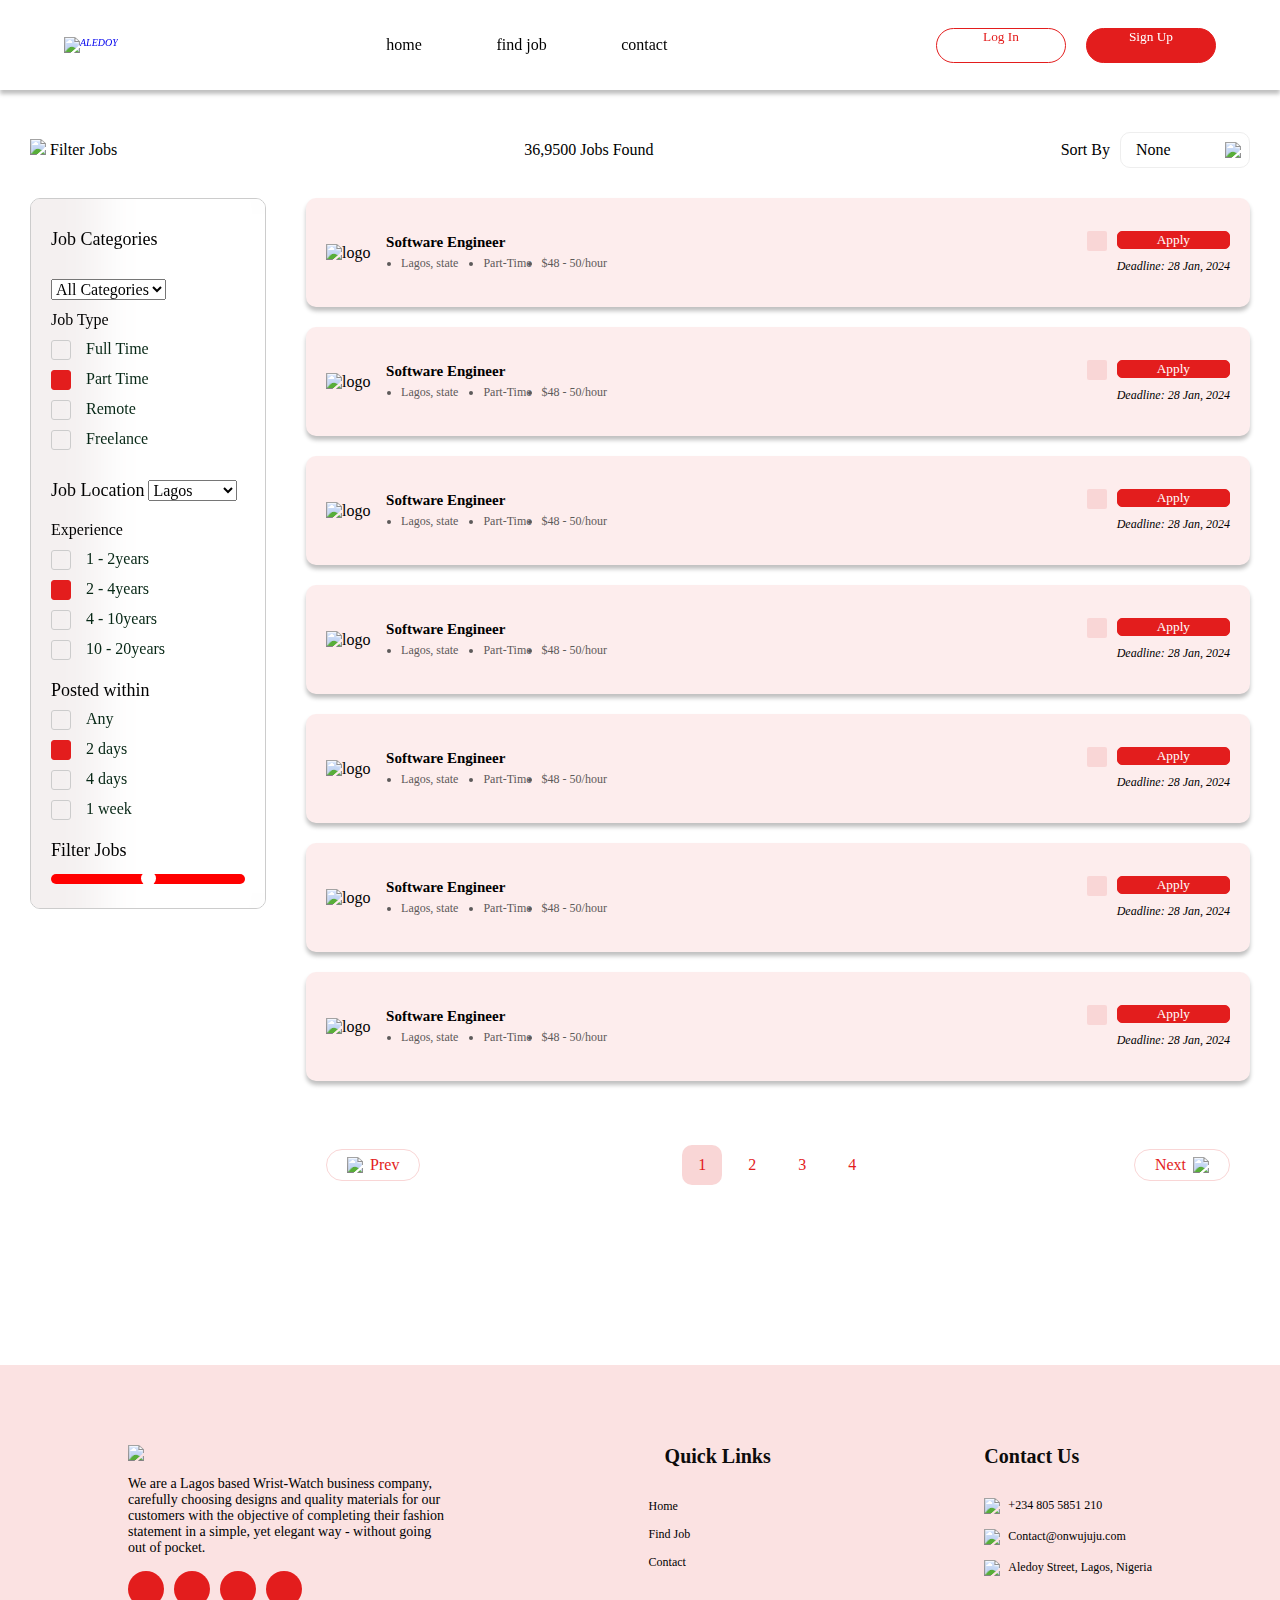
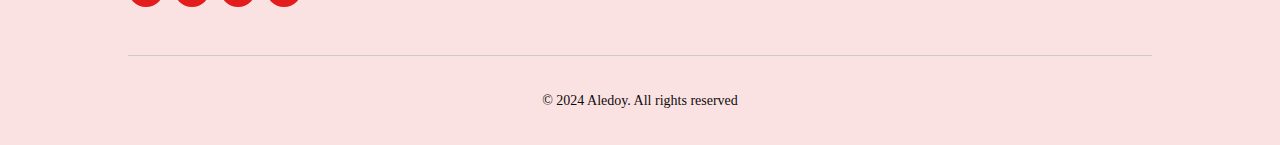
==== commit 6800d472: "fourth" ====
--- a/menu/job/job.html
+++ b/menu/job/job.html
@@ -23,9 +23,9 @@
                 </a>
                 <nav class="nav-bar">
                     <ul class="mb-0 mt-0 list-unstyled">
-                        <li><a href="/" class="text-uppercase m-0">home</a></li>
-                        <li><a href="/" class="text-uppercase m-0">find job</a></li>
-                        <li><a href="/" class="text-uppercase m-0">contact</a></li>
+                        <li><a href="../../index.html" class="text-uppercase m-0">home</a></li>
+                        <li><a href="../../menu/job/job.html" class="text-uppercase m-0">find job</a></li>
+                        <li><a href="../../menu/contact/contact.html" class="text-uppercase m-0">contact</a></li>
                     </ul>
                 </nav>
                 <div class="nav-list-btn">
--- a/style.css
+++ b/style.css
@@ -143,7 +143,7 @@
 #page-header .nav-bar ul li a {
   font-style: normal;
   font-size: 16px;
-  font-family: SF Pro Display B;
+  font-family: SF Pro Display Text B;
   color: #000;
 }
 #page-header .nav-bar ul li a:hover {
@@ -378,7 +378,7 @@
 .main-wrapper .main-content .listed-details h6 {
   color: #FFF;
   text-shadow: 0px 4px 4px rgba(0, 0, 0, 0.25);
-  font-family: SF Pro Display;
+  font-family: SF Pro Display Text;
   font-size: 20px;
   font-style: normal;
   font-weight: 600;
@@ -388,7 +388,7 @@
   color: #FFF;
   text-align: center;
   text-shadow: 0px 4px 4px rgba(0, 0, 0, 0.25);
-  font-family: SF Pro Display B;
+  font-family: SF Pro Display Text B;
   font-size: 50px;
   font-style: normal;
   font-weight: 1000;
@@ -565,13 +565,14 @@
   pointer-events: none;
 }
 .job-box .job-box-main .job-box-content {
+  width: 100%;
   position: relative;
   flex-direction: column;
   display: flex;
   gap: 5px;
 }
 .job-box .job-box-main .job-box-content .job-name {
-  width: 90%;
+  width: 80%;
   overflow: hidden;
   display: -webkit-box;
   font-weight: 600;
@@ -608,20 +609,25 @@
     white-space: normal;
   }
 }
-.job-box .job-box-main .job-box-content span {
+.job-box .job-box-main .job-box-content .content-detail span {
   white-space: nowrap;
   font-size: 12px;
 }
-.job-box .job-box-main .job-box-content span img {
+.job-box .job-box-main .job-box-content .content-detail span img {
   width: 10px;
 }
-.job-box .job-box-main .job-box-content span li {
+.job-box .job-box-main .job-box-content .content-detail span li {
   color: #5D5A5A;
 }
 @media screen and (max-width: 428px) {
-  .job-box .job-box-main .job-box-content span {
+  .job-box .job-box-main .job-box-content .content-detail span {
     font-size: 10px;
+  }
+}
+@media screen and (max-width: 416px) {
+  .job-box .job-box-main .job-box-content .content-detail span {
     white-space: normal;
+    font-size: 10px;
   }
 }
 .job-box .job-box-btn-layout {
--- a/menu/job/job.style.css
+++ b/menu/job/job.style.css
@@ -78,7 +78,6 @@
     position: absolute;
     top: 50px;
     width: 100%;
-    height: 100px;
     transform-origin: top left;
     opacity: 0;
     transform: scale(0.2);
@@ -113,7 +112,7 @@
     scale: 1;
     opacity: 1;
 }
-.sort-list > option{
+.sort-list > li{
     list-style: none;
     padding-block: 3px;
     padding-inline: 12px;
@@ -148,6 +147,37 @@
     border-radius: 10px;
     border: 1px solid #ccc;
 }
+.job-category-wrapper2{
+    position: relative;
+    width: 20%;
+    display: flex;
+    flex-direction: column;
+    gap: 20px;
+    margin-top: 50px;
+    justify-content: start;
+    align-items: flex-start;
+}
+ .back{
+    color: #e31d1d;
+    font-size: 14px;
+    display: flex;
+    gap: 10px;
+    cursor: pointer;
+    margin-top: 5rem;
+    margin-bottom: -3.2rem;
+    font-family: SF Pro Display Text;
+}
+.job-category-container2{
+    overflow: hidden;
+    border-radius: 10px;
+    border: 1px solid #ccc;
+    width: 100%;
+    padding: 20px;
+    display: flex;
+    flex-direction: column;
+    justify-content: flex-start;
+    gap: 40px;
+}
 .job-category-container{
     width: 100%;
     padding: 20px;
@@ -164,7 +194,7 @@
     left: 0;
     width: 70px;
     height: 100%;
-    background: #e3e0e0d2;
+    background: #f2ededd6;
     z-index: -1;
 }
 .filter{
@@ -185,14 +215,98 @@
 .filter > li >h6{
     margin-top: 6px;
 }
-
+.job-category > span{
+    font-family: SF Pro Display Text B;
+    font-size: 18px;
+    font-weight: 500;
+    line-height: 40px;
+    text-align: left;    
+}
+.job-category2 > span{
+    font-family: SF Pro Display Text B;
+    font-size: 18px;
+    font-weight: 500;
+    line-height: 40px;
+    text-align: left;    
+}
+.job-category2 > .job-type2{
+    display: flex;
+    align-items: start;
+    flex-direction: column;
+    justify-content: start;
+}
+.job-type2 > #context{
+    font-family: SF Pro Display Text;
+    font-size: 15px;
+    font-weight: 500;
+    line-height: 40px;
+    text-align: left;
+    display: flex;
+    gap: 8px;
+    align-items: center;
+    justify-content: start;
+}
+.text-grid{
+    margin-top: 15px;
+    display: flex;
+    flex-wrap: wrap;
+    /* grid-template-columns: 1fr 2fr; */
+    gap: 10px;
+}
+.text-grid > span{
+    padding: 7px 10px;
+    border-radius: 10px;
+    display: flex;
+    justify-content: center;
+    align-items: center;
+    background: #DEDBDB;
+    font-size: 13px;
+    font-family: SF Pro Display Text;
+}
+.share{
+    font-family: SF Pro Display Text;
+    display: flex;
+    align-items: center;
+    justify-content: center;
+    gap: 20px;
+    font-weight: 700;
+    flex-wrap: nowrap;
+}
+.share > span{
+    display: flex;
+    align-items: center;
+    gap: 10px;
+}
+.share > span > img{
+    width: 16px;
+}
+.job-type > span{
+    font-family: SF Pro Display Text;
+    font-size: 16px;
+    font-weight: 500;
+    line-height: 40px;
+    margin-bottom: 20px;
+    text-align: left;
+}
+.job-category > select{
+    font-family: SF Pro Display Text;
+    font-size: 16px;
+    font-weight: 400;
+    line-height: 19px;
+    text-align: left;
+    margin-top: 20px;
+}
 .job-list-container{
     width: 80%;
 }
+
 @media (max-width: 1188px){
     .job-category-wrapper{
         width: 30%;
     }
+    .job-category-wrapper2{
+        width: 30%;
+    }
     .job-list-container{
         width: 70%;
     }
@@ -201,11 +315,18 @@
     .job-category-wrapper{
         width: 35%;
     }
+    .job-category-wrapper2{
+        width: 35%;
+    }
     .job-list-container{
         width: 65%;
     }
 }
 @media (max-width: 704px){
+    .back{
+        margin-top: 2rem;
+        margin-bottom: -5rem;
+    }
     .filter-job{
         display: none;
     }
@@ -222,6 +343,7 @@
         transform: rotate(180deg);
     }
     .job-list-wraper{
+        order: 0;
         position: relative;
         flex-direction: column;
         padding-top: 90px;
@@ -242,6 +364,10 @@
         left: 0;
         height: 55px;
         z-index: 1;
+    }
+    .job-category-wrapper2{
+        width: 100%;
+       order: 1;
     }
     .job-category-wrapper.active{ 
         height: 440px;
@@ -266,12 +392,35 @@
     }
     .job-list-container{
         width: 100%;
+        order: 0;
     }
 }
 .job-box-wrapper > .job-box{
  width: 100%;
 }
-
+.job-box-wrapper2{
+    padding: 30px;
+    border-radius: 10px;
+    gap: 30px;
+    display: flex;
+    flex-direction: column;
+    align-items: flex-start;
+    justify-content: flex-start;
+    text-align: left;
+    line-height: 25px;
+    white-space: pre-wrap;
+    font-family: SF Pro Display Text;
+    box-shadow: 0px 4px 4px 0px #00000040;
+}
+.job-box-wrapper2 > h1{
+    font-family: SF Pro Display Text B;
+}
+.job-box-wrapper2 > span{
+    font-family: SF Pro Display B;
+    display: flex;
+    align-items: center;
+    gap: 20px;
+}
  /* Style for the range input */
  input[type="range"] {
     -webkit-appearance: none; 
@@ -349,7 +498,7 @@
     left: 0;
     height: 20px;
     width: 20px;
-    border: 1px solid #eee;
+    border: 1px solid #ccc;
     border-radius: 3px;
     display: flex;
     justify-content: center;
--- a/asset/fonts/fonts.css
+++ b/asset/fonts/fonts.css
@@ -0,0 +1,58 @@
+.bg-red{background: #E31D1D;}
+
+.col-red{color: #E31D1D;}
+
+.bg-white{background:  #FFF;}
+
+.bg-black{background:  #000;}
+
+.btn{ border-radius: 5px; color: #FFF; cursor: pointer; border: 1px solid #E31D1D; outline: 0;}
+.bbtn{ border-radius: 5px; color: #FFF; cursor: pointer; border: 1px solid #000; outline: 0;}
+
+.btn-border{border: 1px solid #E31D1D; color: #E31D1D; cursor: pointer; background: transparent; outline: 0; border-radius: 5px; padding-block: 8px;}
+
+.radius10{border-radius: 10px;}
+
+.btn-md{padding: 4px 30px;}
+
+.btn-lg{padding: 10px 40px;}
+
+.category{color: #000;  font-family: SF Pro Display B;   font-size: 20px; font-style: normal;  font-weight: 1000; line-height: normal;}
+
+.hd-2{color: #000;  font-family: SF Pro Display Text;  font-size: 40px;    font-style: normal;  font-weight: 1000;    line-height: normal;}
+
+.sp-hd{color: #E31D1D;    font-family: SF Pro Display;    font-size: 16px;    font-style: normal;  font-weight: 700;    line-height: normal;}
+
+.flex-center{display: flex; justify-content: center; align-items: center; gap: 10px;}
+
+.flex-start{display: flex; justify-content: start; align-items: center; gap: 10px;}
+
+.flex-start-gs{display: flex; justify-content: start; align-items: center; gap: 5px;}
+/*flex columm center */
+.flex-c-column{display: flex; flex-direction: column; gap: 10px; justify-content: center; align-items: center;}
+/*flex columm start horizontal */
+.flex-sh-column{display: flex; flex-direction: column; gap: 10px; justify-content: center; align-items: start;}
+/*flex columm start vertical */
+.flex-sv-column{display: flex; flex-direction: column; gap: 10px; justify-content: start; align-items: start;}
+
+.gp1{gap: 10px;}
+
+.gp2{gap: 20px;}
+
+.gp3{gap: 30px;}
+
+.gp4{gap: 40px;}
+
+.gp5{gap: 50px;}
+
+.fs1{font-size: 10px;}
+.fs1-2{font-size: 12px;}
+.fs1-3{font-size: 13px;}
+.fs1-4{font-size: 14px;}
+.fs1-5{font-size: 15px;}
+.fs1-6{font-size: 16px;}
+.fs1-8{font-size: 18px;}
+.fs2{font-size: 20px;}
+.fs3{font-size: 30px;}
+.fs4{font-size: 40px;}
+.fs5{font-size: 50px;}